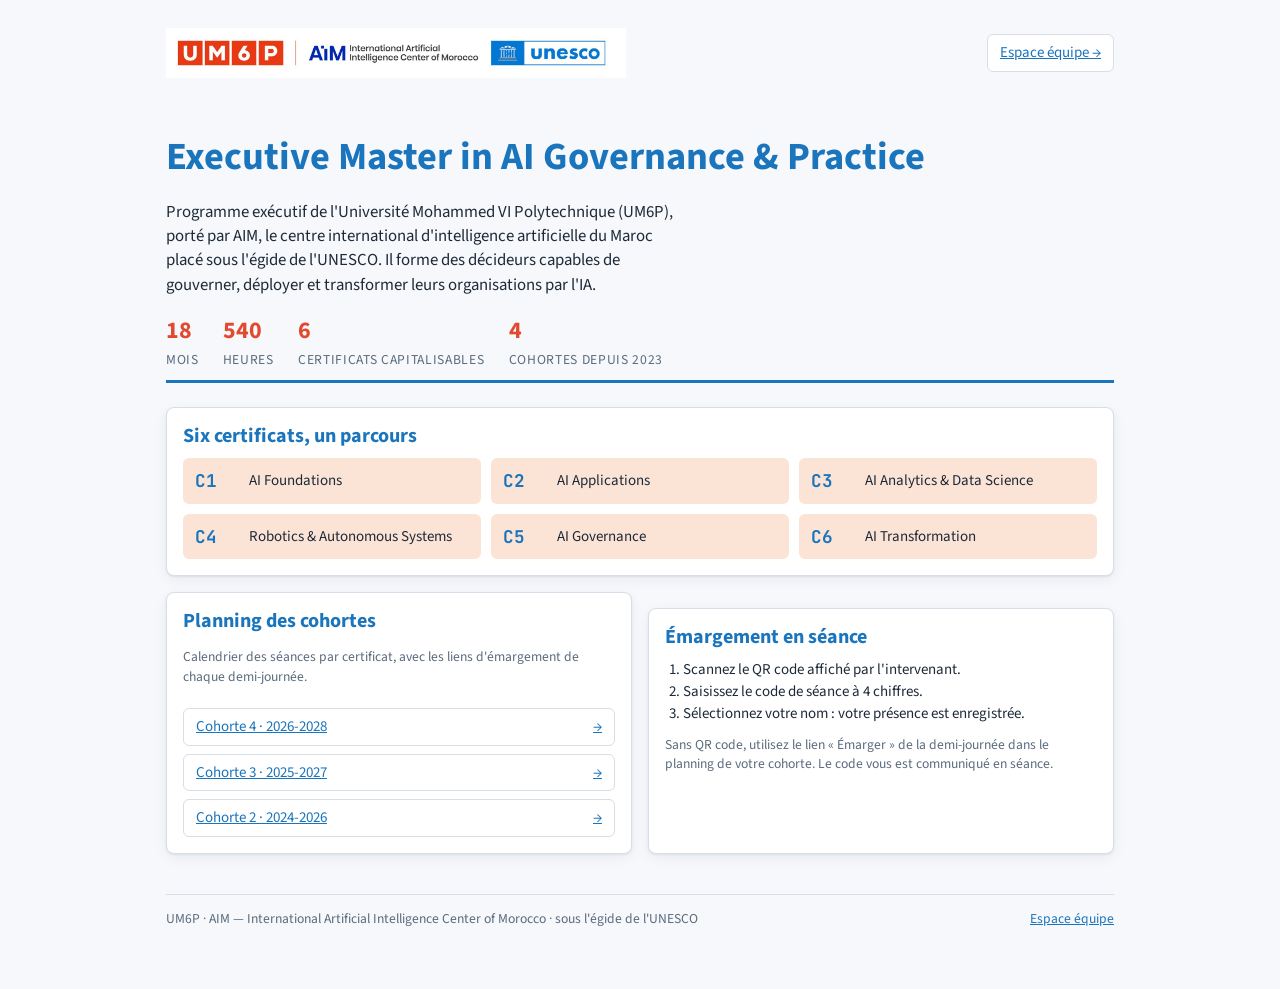
==== index.html @ 4fc81dea "Site de gestion du Master Exécutif AIGP : pages publiques, espace équipe, schéma Supabase Co-Authore" ====
<!doctype html>
<html lang="fr">
<head>
<meta charset="utf-8">
<meta name="viewport" content="width=device-width, initial-scale=1, viewport-fit=cover">
<title>Master Exécutif AIGP — UM6P</title>
<meta name="description" content="Executive Master in AI Governance & Practice — UM6P | AIM | UNESCO. Planning des cohortes, émargement et espace équipe.">
<link rel="stylesheet" href="https://fonts.googleapis.com/css2?family=Source+Sans+3:wght@400;600;700&family=JetBrains+Mono:wght@500;700&display=swap">
<link rel="stylesheet" href="styles.css">
<style>
  .home { max-width: 980px; margin: 0 auto; padding-block: 28px 60px; padding-left: max(16px, env(safe-area-inset-left, 0px)); padding-right: max(16px, env(safe-area-inset-right, 0px)); }
  .home header { display: flex; flex-wrap: wrap; gap: 16px; align-items: center; justify-content: space-between; margin-bottom: 28px; }
  .home header img { width: min(100%, 460px); }
  .hero { padding: 28px 0 10px; border-bottom: 3px solid var(--bleu); margin-bottom: 24px; }
  .hero h1 { font-size: clamp(1.6rem, 3.5vw, 2.4rem); }
  .hero p { max-width: 65ch; font-size: 1.05rem; }
  .facts { display: flex; flex-wrap: wrap; gap: 24px; margin: 14px 0 0; padding: 0; list-style: none; }
  .facts li strong { display: block; font-size: 1.5rem; color: var(--rouge); font-variant-numeric: tabular-nums; }
  .facts li span { font-size: .85rem; color: var(--texte-2); text-transform: uppercase; letter-spacing: .05em; }
  .grid { display: grid; grid-template-columns: repeat(auto-fit, minmax(260px, 1fr)); gap: 16px; }
  .certs { display: grid; grid-template-columns: repeat(auto-fit, minmax(280px, 1fr)); gap: 10px; counter-reset: c; }
  .certs div { display: grid; grid-template-columns: 44px 1fr; gap: 10px; align-items: center; padding: 10px 12px; background: var(--peche); border-radius: 6px; }
  .certs div b { font-family: var(--mono); color: var(--bleu); font-size: 1.1rem; }
  .cohorts a.btn { justify-content: space-between; width: 100%; margin-top: 8px; }
  footer { margin-top: 40px; font-size: .85rem; color: var(--texte-2); border-top: 1px solid var(--bord); padding-top: 14px; display: flex; flex-wrap: wrap; gap: 10px; justify-content: space-between; }
</style>
</head>
<body>
<div class="home">
  <header>
    <img src="assets/logo.png" alt="UM6P | AIM | UNESCO">
    <a class="btn" href="admin.html">Espace équipe →</a>
  </header>

  <section class="hero">
    <h1>Executive Master in AI Governance &amp; Practice</h1>
    <p>Programme exécutif de l'Université Mohammed VI Polytechnique (UM6P), porté par AIM, le centre international d'intelligence artificielle du Maroc placé sous l'égide de l'UNESCO. Il forme des décideurs capables de gouverner, déployer et transformer leurs organisations par l'IA.</p>
    <ul class="facts">
      <li><strong>18</strong><span>mois</span></li>
      <li><strong>540</strong><span>heures</span></li>
      <li><strong>6</strong><span>certificats capitalisables</span></li>
      <li><strong>4</strong><span>cohortes depuis 2023</span></li>
    </ul>
  </section>

  <section class="card" style="margin-bottom:16px">
    <h2>Six certificats, un parcours</h2>
    <div class="certs">
      <div><b>C1</b><span>AI Foundations</span></div>
      <div><b>C2</b><span>AI Applications</span></div>
      <div><b>C3</b><span>AI Analytics &amp; Data Science</span></div>
      <div><b>C4</b><span>Robotics &amp; Autonomous Systems</span></div>
      <div><b>C5</b><span>AI Governance</span></div>
      <div><b>C6</b><span>AI Transformation</span></div>
    </div>
  </section>

  <div class="grid">
    <section class="card cohorts">
      <h2>Planning des cohortes</h2>
      <p class="muted small">Calendrier des séances par certificat, avec les liens d'émargement de chaque demi-journée.</p>
      <a class="btn" href="planning.html?cohorte=C4">Cohorte 4 · 2026-2028 <span>→</span></a>
      <a class="btn" href="planning.html?cohorte=C3">Cohorte 3 · 2025-2027 <span>→</span></a>
      <a class="btn" href="planning.html?cohorte=C2">Cohorte 2 · 2024-2026 <span>→</span></a>
    </section>
    <section class="card">
      <h2>Émargement en séance</h2>
      <ol style="padding-left:18px;margin:0">
        <li>Scannez le QR code affiché par l'intervenant.</li>
        <li>Saisissez le code de séance à 4 chiffres.</li>
        <li>Sélectionnez votre nom : votre présence est enregistrée.</li>
      </ol>
      <p class="small muted" style="margin-top:10px">Sans QR code, utilisez le lien « Émarger » de la demi-journée dans le planning de votre cohorte. Le code vous est communiqué en séance.</p>
    </section>
  </div>

  <footer>
    <span>UM6P · AIM — International Artificial Intelligence Center of Morocco · sous l'égide de l'UNESCO</span>
    <a href="admin.html">Espace équipe</a>
  </footer>
</div>
</body>
</html>
---- styles.css ----
/* Gestion Master Exécutif AIGP — feuille de style commune
   Layout : barre latérale fixe + zone de travail ; onglets horizontaux sur mobile. */
:root {
  --bleu: #1B75BC;        /* titres, actions principales (charte UM6P) */
  --bleu-fonce: #155E97;
  --rouge: #E2492F;       /* titres de séance, suppression */
  --peche: #FBE4D5;       /* cellules d'étiquette */
  --fond: #F6F8FB;
  --surface: #FFFFFF;
  --surface-2: #EEF2F7;
  --texte: #1E2A38;
  --texte-2: #5B6B7E;
  --bord: #D7DEE8;
  --ok: #2E8B57;
  --alerte: #C98A00;
  --critique: #C0392B;
  --ombre: 0 1px 2px rgba(20, 40, 70, .08), 0 4px 14px rgba(20, 40, 70, .06);
  --police: "Source Sans 3", "Segoe UI", Arial, sans-serif;
  --mono: "JetBrains Mono", "SFMono-Regular", Consolas, monospace;
  --rayon: 8px;
  color-scheme: light;
}
@media (prefers-color-scheme: dark) {
  :root:not([data-theme="light"]) {
    --fond: #121922; --surface: #1A2330; --surface-2: #222E3D; --texte: #E6ECF3; --texte-2: #9FB0C3;
    --bord: #2F3D4E; --peche: #4A3328; --bleu: #4C9BE0; --bleu-fonce: #6FB0EA; --rouge: #F0785F;
    --ombre: 0 1px 2px rgba(0,0,0,.4); color-scheme: dark;
  }
}
:root[data-theme="dark"] {
  --fond: #121922; --surface: #1A2330; --surface-2: #222E3D; --texte: #E6ECF3; --texte-2: #9FB0C3;
  --bord: #2F3D4E; --peche: #4A3328; --bleu: #4C9BE0; --bleu-fonce: #6FB0EA; --rouge: #F0785F;
  --ombre: 0 1px 2px rgba(0,0,0,.4); color-scheme: dark;
}

* { box-sizing: border-box; }
html, body { height: 100%; }
body { margin: 0; background: var(--fond); color: var(--texte); font-family: var(--police); font-size: 15px; line-height: 1.45; }
h1, h2, h3 { color: var(--bleu); margin: 0 0 .5em; text-wrap: balance; line-height: 1.2; }
h1 { font-size: 1.5rem; } h2 { font-size: 1.25rem; } h3 { font-size: 1.05rem; }
a { color: var(--bleu); }
button, input, select, textarea { font: inherit; color: inherit; }
.num { font-variant-numeric: tabular-nums; text-align: right; }
.mono { font-family: var(--mono); font-size: .9em; }
.muted { color: var(--texte-2); }
.hidden, [hidden] { display: none !important; }
.small { font-size: .85rem; }

/* Coque */
.shell { display: grid; grid-template-columns: 230px 1fr; min-height: 100%; }
.sidebar { background: var(--surface); border-right: 1px solid var(--bord); padding: 16px 12px; display: flex; flex-direction: column; gap: 4px; position: sticky; top: 0; height: 100vh; overflow-y: auto; }
.sidebar .brand { padding: 4px 8px 14px; border-bottom: 1px solid var(--bord); margin-bottom: 8px; }
.sidebar .brand img { width: 100%; height: auto; display: block; }
.sidebar .brand strong { display: block; margin-top: 8px; color: var(--bleu); font-size: .95rem; }
.nav button { width: 100%; text-align: left; background: none; border: 0; padding: 9px 10px; border-radius: 6px; cursor: pointer; color: var(--texte); display: flex; gap: 10px; align-items: center; }
.nav button:hover { background: var(--surface-2); }
.nav button.active { background: var(--bleu); color: #fff; }
.nav button .ico { width: 18px; text-align: center; opacity: .8; }
.sidebar .foot { margin-top: auto; font-size: .8rem; color: var(--texte-2); padding: 8px; }
main { padding-block: 20px 40px; padding-left: max(16px, env(safe-area-inset-left, 0px)); padding-right: max(16px, env(safe-area-inset-right, 0px)); min-width: 0; }
.topbar { display: flex; flex-wrap: wrap; gap: 12px; align-items: center; justify-content: space-between; margin-bottom: 18px; }
.topbar .scope { display: flex; gap: 8px; align-items: center; }
.topbar select { padding: 6px 10px; border-radius: 6px; border: 1px solid var(--bord); background: var(--surface); }

@media (max-width: 860px) {
  .shell { grid-template-columns: 1fr; }
  .sidebar { position: static; height: auto; border-right: 0; border-bottom: 1px solid var(--bord); padding: 10px 12px; }
  .sidebar .brand { display: none; }
  .nav { display: flex; gap: 4px; overflow-x: auto; padding-bottom: 4px; }
  .nav button { white-space: nowrap; width: auto; }
  .sidebar .foot { display: none; }
}

/* Composants */
.card { background: var(--surface); border: 1px solid var(--bord); border-radius: var(--rayon); padding: 16px; box-shadow: var(--ombre); }
.card + .card, .stack > * + * { margin-top: 16px; }
.tiles { display: grid; grid-template-columns: repeat(auto-fit, minmax(180px, 1fr)); gap: 12px; margin-bottom: 16px; }
.tile { background: var(--surface); border: 1px solid var(--bord); border-radius: var(--rayon); padding: 14px 16px; }
.tile .lbl { font-size: .78rem; text-transform: uppercase; letter-spacing: .06em; color: var(--texte-2); }
.tile .val { font-size: 1.6rem; font-weight: 600; margin-top: 4px; font-variant-numeric: tabular-nums; }
.tile .sub { font-size: .82rem; color: var(--texte-2); margin-top: 2px; }
.tile.neg .val { color: var(--critique); }
.toolbar { display: flex; flex-wrap: wrap; gap: 8px; align-items: center; margin-bottom: 12px; }
.toolbar .grow { flex: 1; }
.toolbar input[type=search], .toolbar select, .toolbar input[type=date] { padding: 7px 10px; border: 1px solid var(--bord); border-radius: 6px; background: var(--surface); min-width: 0; }
.btn { display: inline-flex; align-items: center; gap: 6px; padding: 7px 12px; border-radius: 6px; border: 1px solid var(--bord); background: var(--surface); cursor: pointer; }
.btn:hover { background: var(--surface-2); }
.btn.primary { background: var(--bleu); border-color: var(--bleu); color: #fff; }
.btn.primary:hover { background: var(--bleu-fonce); }
.btn.danger { color: var(--rouge); }
.btn.sm { padding: 3px 8px; font-size: .85rem; }
.btn:disabled { opacity: .5; cursor: default; }
.btn:focus-visible, .nav button:focus-visible, input:focus-visible, select:focus-visible { outline: 2px solid var(--bleu); outline-offset: 2px; }
.pill { display: inline-block; padding: 1px 8px; border-radius: 999px; font-size: .78rem; font-weight: 600; background: var(--surface-2); color: var(--texte-2); white-space: nowrap; }
.pill.ok { background: #DDF3E6; color: #1E6B3F; } .pill.warn { background: #FFF1CC; color: #7A5600; } .pill.bad { background: #FBDDD8; color: #8E2A1C; } .pill.info { background: #DCEBF8; color: #15507F; }
:root[data-theme="dark"] .pill.ok, :root[data-theme="dark"] .pill.warn, :root[data-theme="dark"] .pill.bad, :root[data-theme="dark"] .pill.info { filter: brightness(.75) saturate(.9); }

.tablewrap { overflow-x: auto; }
table { width: 100%; border-collapse: collapse; font-size: .92rem; }
th, td { padding: 7px 10px; border-bottom: 1px solid var(--bord); text-align: left; vertical-align: top; }
th { background: var(--bleu); color: #fff; font-weight: 600; white-space: nowrap; position: sticky; top: 0; }
table.plain th { background: var(--peche); color: var(--texte); }
tr:hover td { background: color-mix(in srgb, var(--surface-2) 60%, transparent); }
tfoot td { font-weight: 600; background: var(--surface-2); }
td.actions { white-space: nowrap; text-align: right; }
.row-sel td { background: var(--peche) !important; }

.empty { padding: 28px; text-align: center; color: var(--texte-2); border: 1px dashed var(--bord); border-radius: var(--rayon); }

/* Formulaires / modale */
dialog { border: 0; border-radius: 10px; padding: 0; width: min(640px, calc(100vw - 32px)); background: var(--surface); color: var(--texte); box-shadow: 0 20px 60px rgba(0,0,0,.3); }
dialog::backdrop { background: rgba(10, 20, 35, .45); }
dialog form { padding: 20px; }
dialog h2 { margin-bottom: 14px; }
.fields { display: grid; grid-template-columns: repeat(auto-fit, minmax(220px, 1fr)); gap: 12px; }
.field { display: flex; flex-direction: column; gap: 4px; }
.field.full { grid-column: 1 / -1; }
.field label { font-size: .82rem; color: var(--texte-2); font-weight: 600; }
.field input, .field select, .field textarea { padding: 8px 10px; border: 1px solid var(--bord); border-radius: 6px; background: var(--surface); width: 100%; }
.field textarea { min-height: 70px; resize: vertical; }
.field input[type=checkbox] { width: auto; }
.form-actions { display: flex; justify-content: flex-end; gap: 8px; margin-top: 18px; }

.toast { position: fixed; bottom: 20px; left: 50%; transform: translateX(-50%); background: var(--texte); color: var(--fond); padding: 10px 16px; border-radius: 8px; box-shadow: var(--ombre); z-index: 50; max-width: 90vw; }
.toast.err { background: var(--critique); color: #fff; }

/* Séances */
.jour { border: 1px solid var(--bord); border-radius: var(--rayon); margin-bottom: 12px; overflow: hidden; background: var(--surface); }
.jour header { display: flex; flex-wrap: wrap; gap: 10px; align-items: center; padding: 8px 12px; background: var(--surface-2); }
.jour header strong { color: var(--rouge); }
.jour .creneau { display: grid; grid-template-columns: 56px 1fr auto auto; gap: 10px; padding: 7px 12px; border-top: 1px solid var(--bord); align-items: center; }
.jour .demi { display: flex; flex-wrap: wrap; gap: 10px; align-items: center; padding: 6px 12px; border-top: 1px solid var(--bord); background: color-mix(in srgb, var(--peche) 45%, var(--surface)); font-size: .88rem; }
.code { font-family: var(--mono); font-weight: 700; letter-spacing: .15em; background: var(--surface); border: 1px solid var(--bord); padding: 1px 8px; border-radius: 4px; }
@media (max-width: 640px) { .jour .creneau { grid-template-columns: 48px 1fr; } }

/* Pointage */
.att-grid { display: grid; grid-template-columns: repeat(auto-fill, minmax(260px, 1fr)); gap: 8px; }
.att { display: flex; align-items: center; justify-content: space-between; gap: 8px; padding: 8px 10px; border: 1px solid var(--bord); border-radius: 6px; background: var(--surface); }
.att .seg { display: inline-flex; border: 1px solid var(--bord); border-radius: 6px; overflow: hidden; }
.att .seg button { border: 0; background: var(--surface); padding: 4px 9px; cursor: pointer; font-size: .82rem; }
.att .seg button.on.P { background: var(--ok); color: #fff; } .att .seg button.on.A { background: var(--critique); color: #fff; } .att .seg button.on.E { background: var(--alerte); color: #fff; }

/* Barres simples (tableau de bord) */
.bars { display: grid; gap: 8px; }
.bar { display: grid; grid-template-columns: 110px 1fr 120px; gap: 10px; align-items: center; font-size: .9rem; }
.bar .track { position: relative; height: 22px; background: var(--surface-2); border-radius: 4px; overflow: hidden; }
.bar .track span { position: absolute; inset: 0 auto 0 0; border-radius: 4px; }
.bar .track .rec { background: var(--bleu); } .bar .track .dep { background: var(--rouge); opacity: .85; }
.legend { display: flex; gap: 14px; font-size: .82rem; color: var(--texte-2); margin-top: 8px; }
.legend i { display: inline-block; width: 12px; height: 12px; border-radius: 3px; vertical-align: -1px; margin-right: 4px; }

/* Kit QR */
.slides { display: grid; grid-template-columns: repeat(auto-fill, minmax(420px, 1fr)); gap: 16px; }
.slide-card canvas { width: 100%; height: auto; border: 1px solid var(--bord); border-radius: 6px; background: #fff; }
.slide-card .meta { display: flex; justify-content: space-between; align-items: center; gap: 8px; margin-top: 8px; flex-wrap: wrap; }
@media (max-width: 480px) { .slides { grid-template-columns: 1fr; } }
pre.snippet { background: var(--surface-2); padding: 12px; border-radius: 6px; overflow-x: auto; font-size: .8rem; font-family: var(--mono); white-space: pre-wrap; word-break: break-all; }

@media print {
  body { background: #fff; }
  .sidebar, .topbar, .toolbar, .no-print, .toast { display: none !important; }
  .shell { display: block; }
  main { padding: 0; }
  .slides { display: block; }
  .slide-card { page-break-after: always; break-after: page; padding: 0; border: 0; }
  .slide-card canvas { width: 100%; border: 0; }
  .slide-card .meta { display: none; }
  .card { border: 0; box-shadow: none; padding: 0; }
}

/* Pages publiques (pointage, planning) */
.public { max-width: 560px; margin: 0 auto; padding-block: 24px; padding-left: max(16px, env(safe-area-inset-left, 0px)); padding-right: max(16px, env(safe-area-inset-right, 0px)); }
.public .logo { width: min(100%, 420px); display: block; margin: 0 auto 18px; }
.public .step { display: none; } .public .step.on { display: block; }
.public .bigcode { font-family: var(--mono); font-size: 2rem; letter-spacing: .4em; text-align: center; padding: 12px; width: 100%; border: 2px solid var(--bord); border-radius: 10px; }
.public .names { display: grid; gap: 6px; max-height: 50vh; overflow-y: auto; margin-top: 10px; }
.public .names button { text-align: left; padding: 10px 12px; border: 1px solid var(--bord); border-radius: 8px; background: var(--surface); cursor: pointer; }
.public .names button:hover { border-color: var(--bleu); }
.public .names button.deja { opacity: .55; }
.public .ok-box { text-align: center; padding: 30px 16px; border: 2px solid var(--ok); border-radius: 12px; }
.public .ok-box .check { font-size: 3rem; color: var(--ok); }
.public .err { color: var(--critique); margin-top: 10px; }
.public .wide { max-width: 980px; }
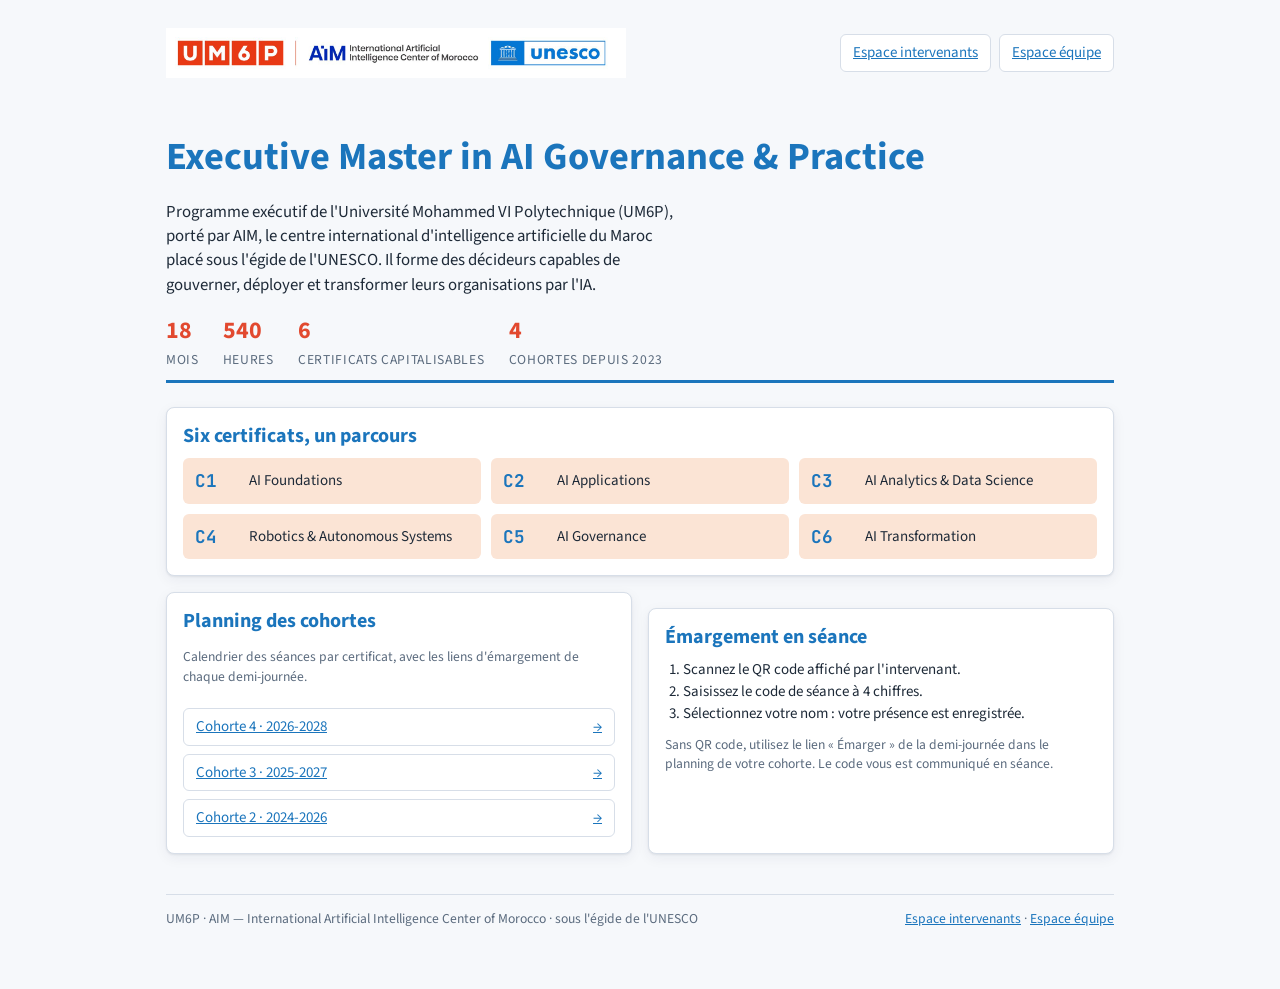
==== commit 9f9ddea6: "Trois accès (participant, intervenant, équipe), checklist par journée, projection du QR code en séan" ====
--- a/index.html
+++ b/index.html
@@ -29,7 +29,7 @@
 <div class="home">
   <header>
     <img src="assets/logo.png" alt="UM6P | AIM | UNESCO">
-    <a class="btn" href="admin.html">Espace équipe →</a>
+    <span style="display:flex;gap:8px;flex-wrap:wrap"><a class="btn" href="prof.html">Espace intervenants</a><a class="btn" href="admin.html">Espace équipe</a></span>
   </header>
 
   <section class="hero">
@@ -76,7 +76,7 @@
 
   <footer>
     <span>UM6P · AIM — International Artificial Intelligence Center of Morocco · sous l'égide de l'UNESCO</span>
-    <a href="admin.html">Espace équipe</a>
+    <span><a href="prof.html">Espace intervenants</a> · <a href="admin.html">Espace équipe</a></span>
   </footer>
 </div>
 </body>
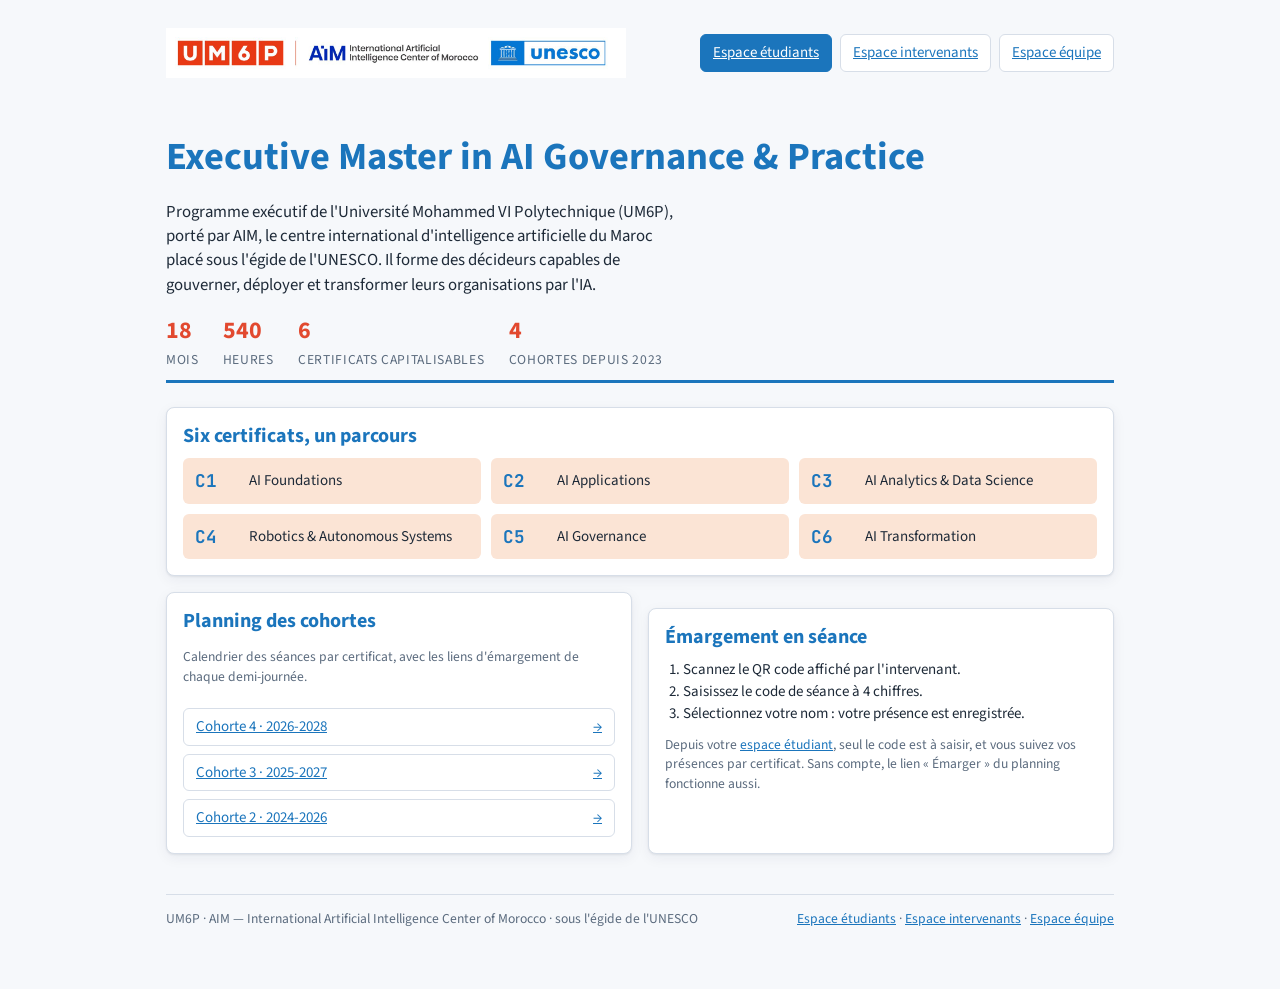
==== commit 2632232d: "Espace étudiant (compte, pointage par code, présences, planning et supports), inscription limitée au" ====
--- a/index.html
+++ b/index.html
@@ -29,7 +29,7 @@
 <div class="home">
   <header>
     <img src="assets/logo.png" alt="UM6P | AIM | UNESCO">
-    <span style="display:flex;gap:8px;flex-wrap:wrap"><a class="btn" href="prof.html">Espace intervenants</a><a class="btn" href="admin.html">Espace équipe</a></span>
+    <span style="display:flex;gap:8px;flex-wrap:wrap"><a class="btn primary" href="etudiant.html">Espace étudiants</a><a class="btn" href="prof.html">Espace intervenants</a><a class="btn" href="admin.html">Espace équipe</a></span>
   </header>
 
   <section class="hero">
@@ -70,13 +70,13 @@
         <li>Saisissez le code de séance à 4 chiffres.</li>
         <li>Sélectionnez votre nom : votre présence est enregistrée.</li>
       </ol>
-      <p class="small muted" style="margin-top:10px">Sans QR code, utilisez le lien « Émarger » de la demi-journée dans le planning de votre cohorte. Le code vous est communiqué en séance.</p>
+      <p class="small muted" style="margin-top:10px">Depuis votre <a href="etudiant.html">espace étudiant</a>, seul le code est à saisir, et vous suivez vos présences par certificat. Sans compte, le lien « Émarger » du planning fonctionne aussi.</p>
     </section>
   </div>
 
   <footer>
     <span>UM6P · AIM — International Artificial Intelligence Center of Morocco · sous l'égide de l'UNESCO</span>
-    <span><a href="prof.html">Espace intervenants</a> · <a href="admin.html">Espace équipe</a></span>
+    <span><a href="etudiant.html">Espace étudiants</a> · <a href="prof.html">Espace intervenants</a> · <a href="admin.html">Espace équipe</a></span>
   </footer>
 </div>
 </body>
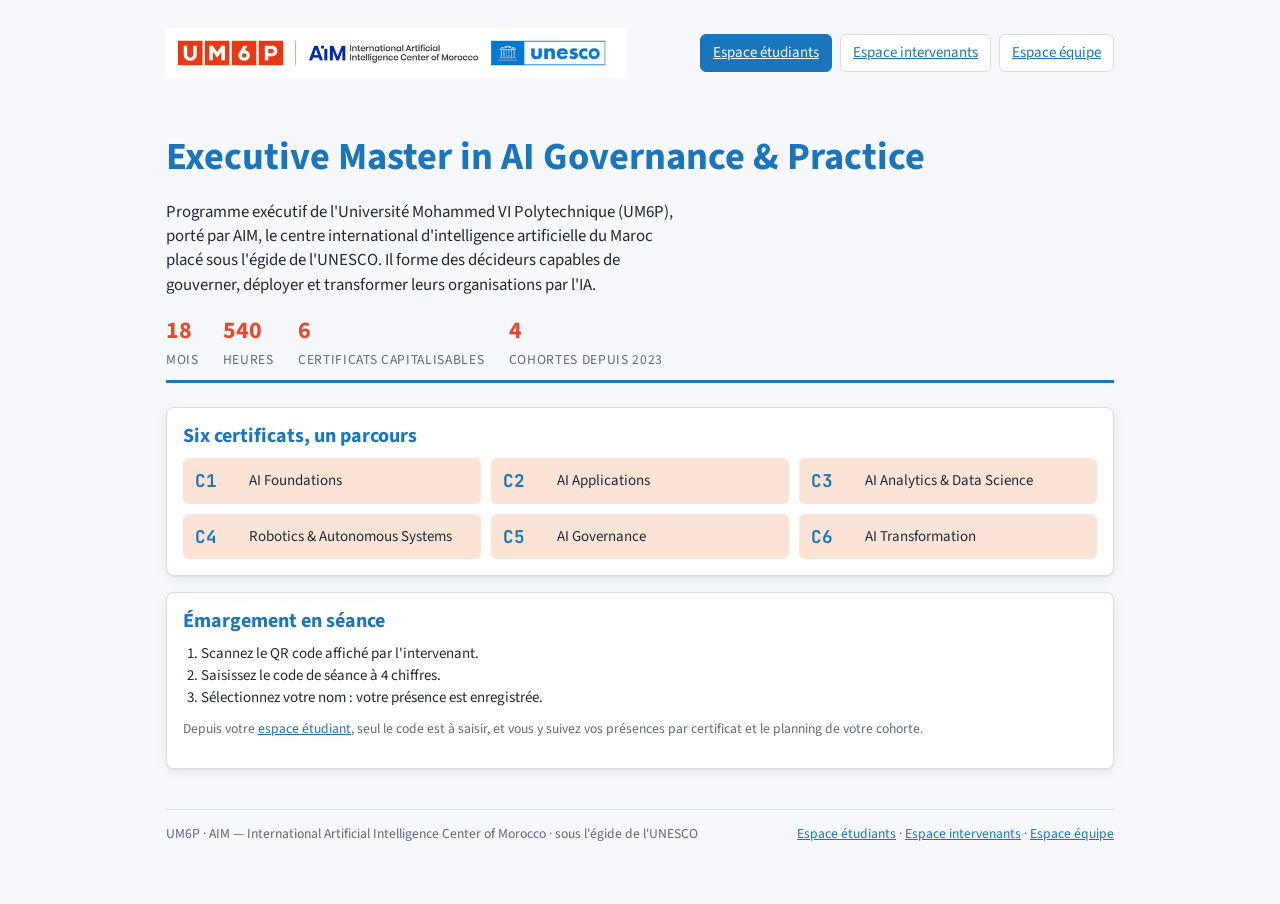
==== commit a99b78fd: "Retire le planning public pour l'instant (page et liens) ; le planning reste dans l'espace étudiant " ====
--- a/index.html
+++ b/index.html
@@ -4,7 +4,7 @@
 <meta charset="utf-8">
 <meta name="viewport" content="width=device-width, initial-scale=1, viewport-fit=cover">
 <title>Master Exécutif AIGP — UM6P</title>
-<meta name="description" content="Executive Master in AI Governance & Practice — UM6P | AIM | UNESCO. Planning des cohortes, émargement et espace équipe.">
+<meta name="description" content="Executive Master in AI Governance & Practice — UM6P | AIM | UNESCO. Émargement en séance, espaces étudiants, intervenants et équipe.">
 <link rel="stylesheet" href="https://fonts.googleapis.com/css2?family=Source+Sans+3:wght@400;600;700&family=JetBrains+Mono:wght@500;700&display=swap">
 <link rel="stylesheet" href="styles.css">
 <style>
@@ -55,14 +55,7 @@
     </div>
   </section>
 
-  <div class="grid">
-    <section class="card cohorts">
-      <h2>Planning des cohortes</h2>
-      <p class="muted small">Calendrier des séances par certificat, avec les liens d'émargement de chaque demi-journée.</p>
-      <a class="btn" href="planning.html?cohorte=C4">Cohorte 4 · 2026-2028 <span>→</span></a>
-      <a class="btn" href="planning.html?cohorte=C3">Cohorte 3 · 2025-2027 <span>→</span></a>
-      <a class="btn" href="planning.html?cohorte=C2">Cohorte 2 · 2024-2026 <span>→</span></a>
-    </section>
+  <div class="grid" style="grid-template-columns:1fr">
     <section class="card">
       <h2>Émargement en séance</h2>
       <ol style="padding-left:18px;margin:0">
@@ -70,7 +63,7 @@
         <li>Saisissez le code de séance à 4 chiffres.</li>
         <li>Sélectionnez votre nom : votre présence est enregistrée.</li>
       </ol>
-      <p class="small muted" style="margin-top:10px">Depuis votre <a href="etudiant.html">espace étudiant</a>, seul le code est à saisir, et vous suivez vos présences par certificat. Sans compte, le lien « Émarger » du planning fonctionne aussi.</p>
+      <p class="small muted" style="margin-top:10px">Depuis votre <a href="etudiant.html">espace étudiant</a>, seul le code est à saisir, et vous y suivez vos présences par certificat et le planning de votre cohorte.</p>
     </section>
   </div>
 
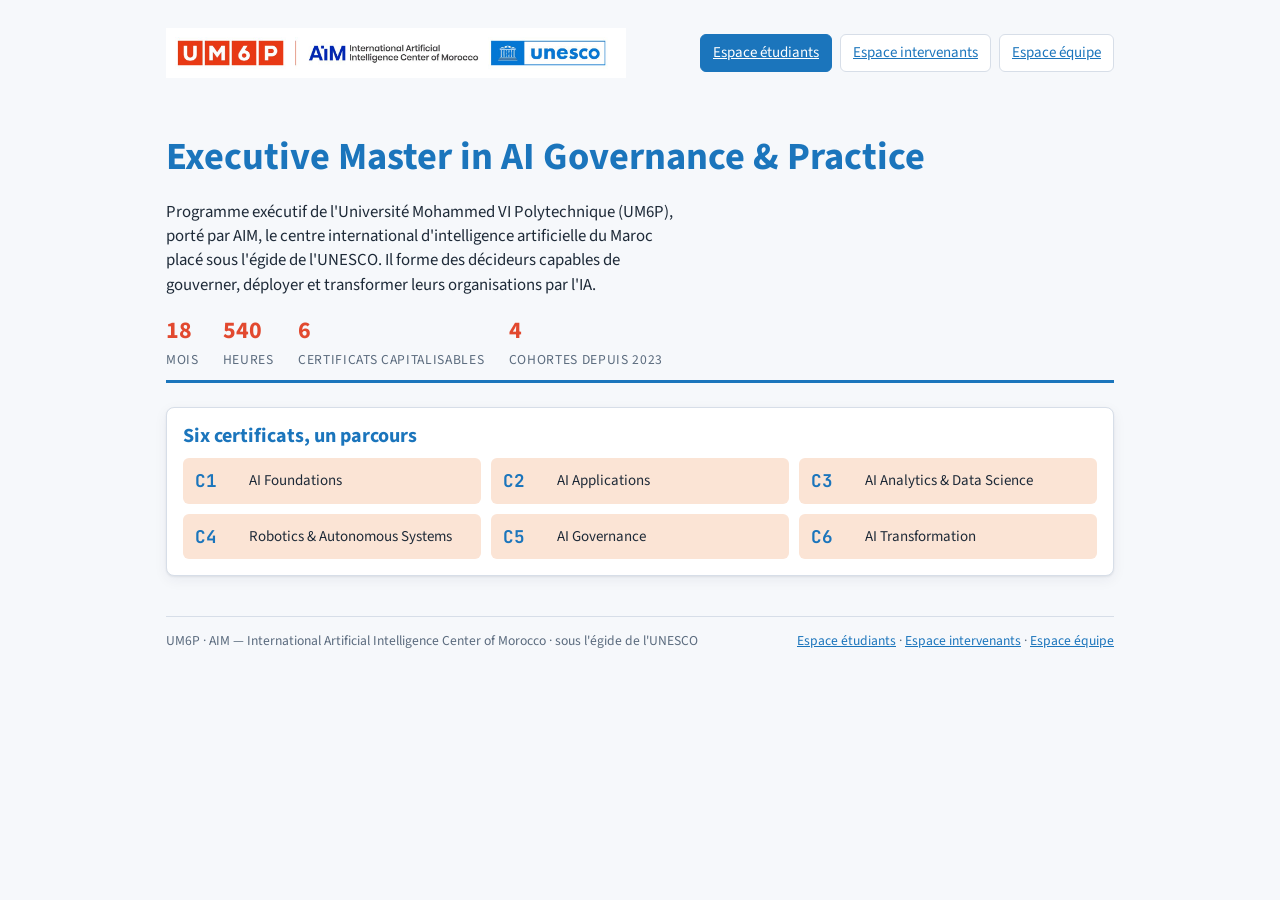
==== commit 37833aed: "Accueil : retire le bloc « Émargement en séance » Co-Authored-By: Claude Fable 5.1 <noreply@anthropi" ====
--- a/index.html
+++ b/index.html
@@ -4,7 +4,7 @@
 <meta charset="utf-8">
 <meta name="viewport" content="width=device-width, initial-scale=1, viewport-fit=cover">
 <title>Master Exécutif AIGP — UM6P</title>
-<meta name="description" content="Executive Master in AI Governance & Practice — UM6P | AIM | UNESCO. Émargement en séance, espaces étudiants, intervenants et équipe.">
+<meta name="description" content="Executive Master in AI Governance & Practice — UM6P | AIM | UNESCO. Espaces étudiants, intervenants et équipe.">
 <link rel="stylesheet" href="https://fonts.googleapis.com/css2?family=Source+Sans+3:wght@400;600;700&family=JetBrains+Mono:wght@500;700&display=swap">
 <link rel="stylesheet" href="styles.css">
 <style>
@@ -55,18 +55,6 @@
     </div>
   </section>
 
-  <div class="grid" style="grid-template-columns:1fr">
-    <section class="card">
-      <h2>Émargement en séance</h2>
-      <ol style="padding-left:18px;margin:0">
-        <li>Scannez le QR code affiché par l'intervenant.</li>
-        <li>Saisissez le code de séance à 4 chiffres.</li>
-        <li>Sélectionnez votre nom : votre présence est enregistrée.</li>
-      </ol>
-      <p class="small muted" style="margin-top:10px">Depuis votre <a href="etudiant.html">espace étudiant</a>, seul le code est à saisir, et vous y suivez vos présences par certificat et le planning de votre cohorte.</p>
-    </section>
-  </div>
-
   <footer>
     <span>UM6P · AIM — International Artificial Intelligence Center of Morocco · sous l'égide de l'UNESCO</span>
     <span><a href="etudiant.html">Espace étudiants</a> · <a href="prof.html">Espace intervenants</a> · <a href="admin.html">Espace équipe</a></span>
